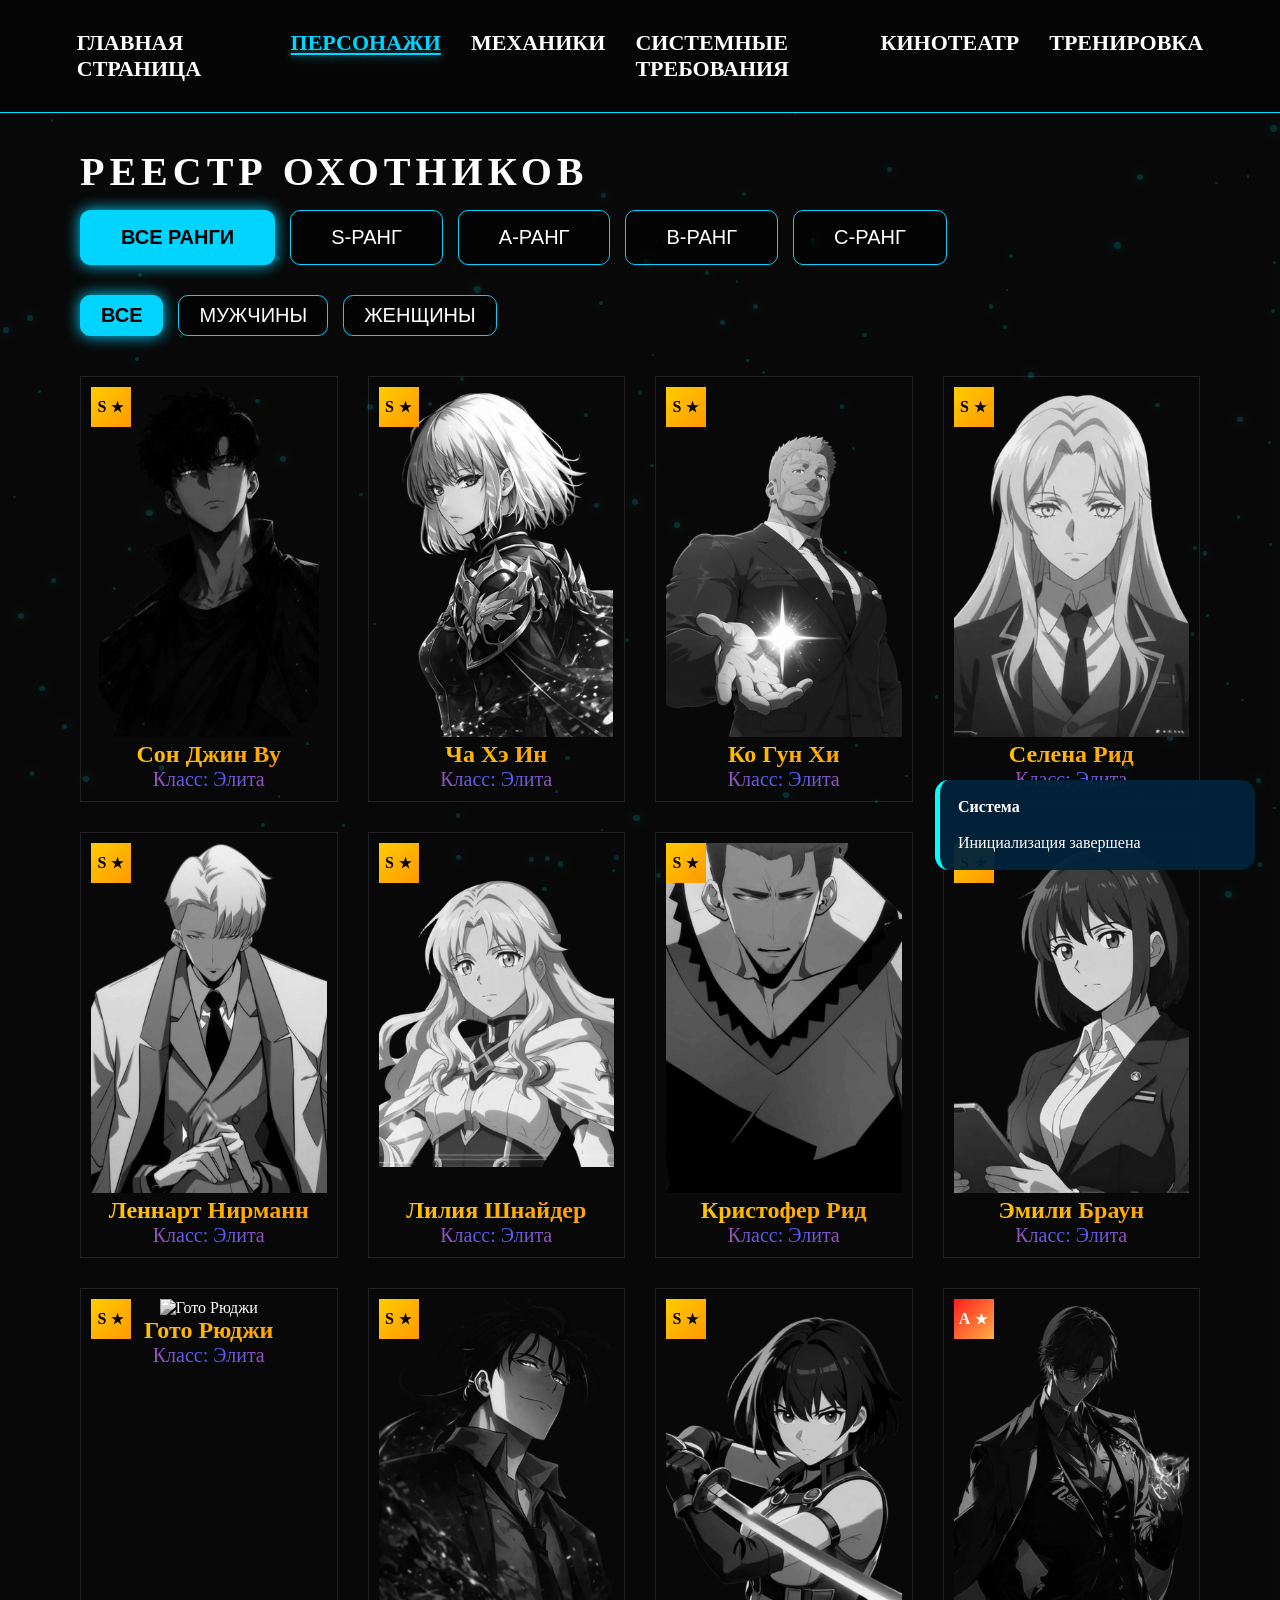
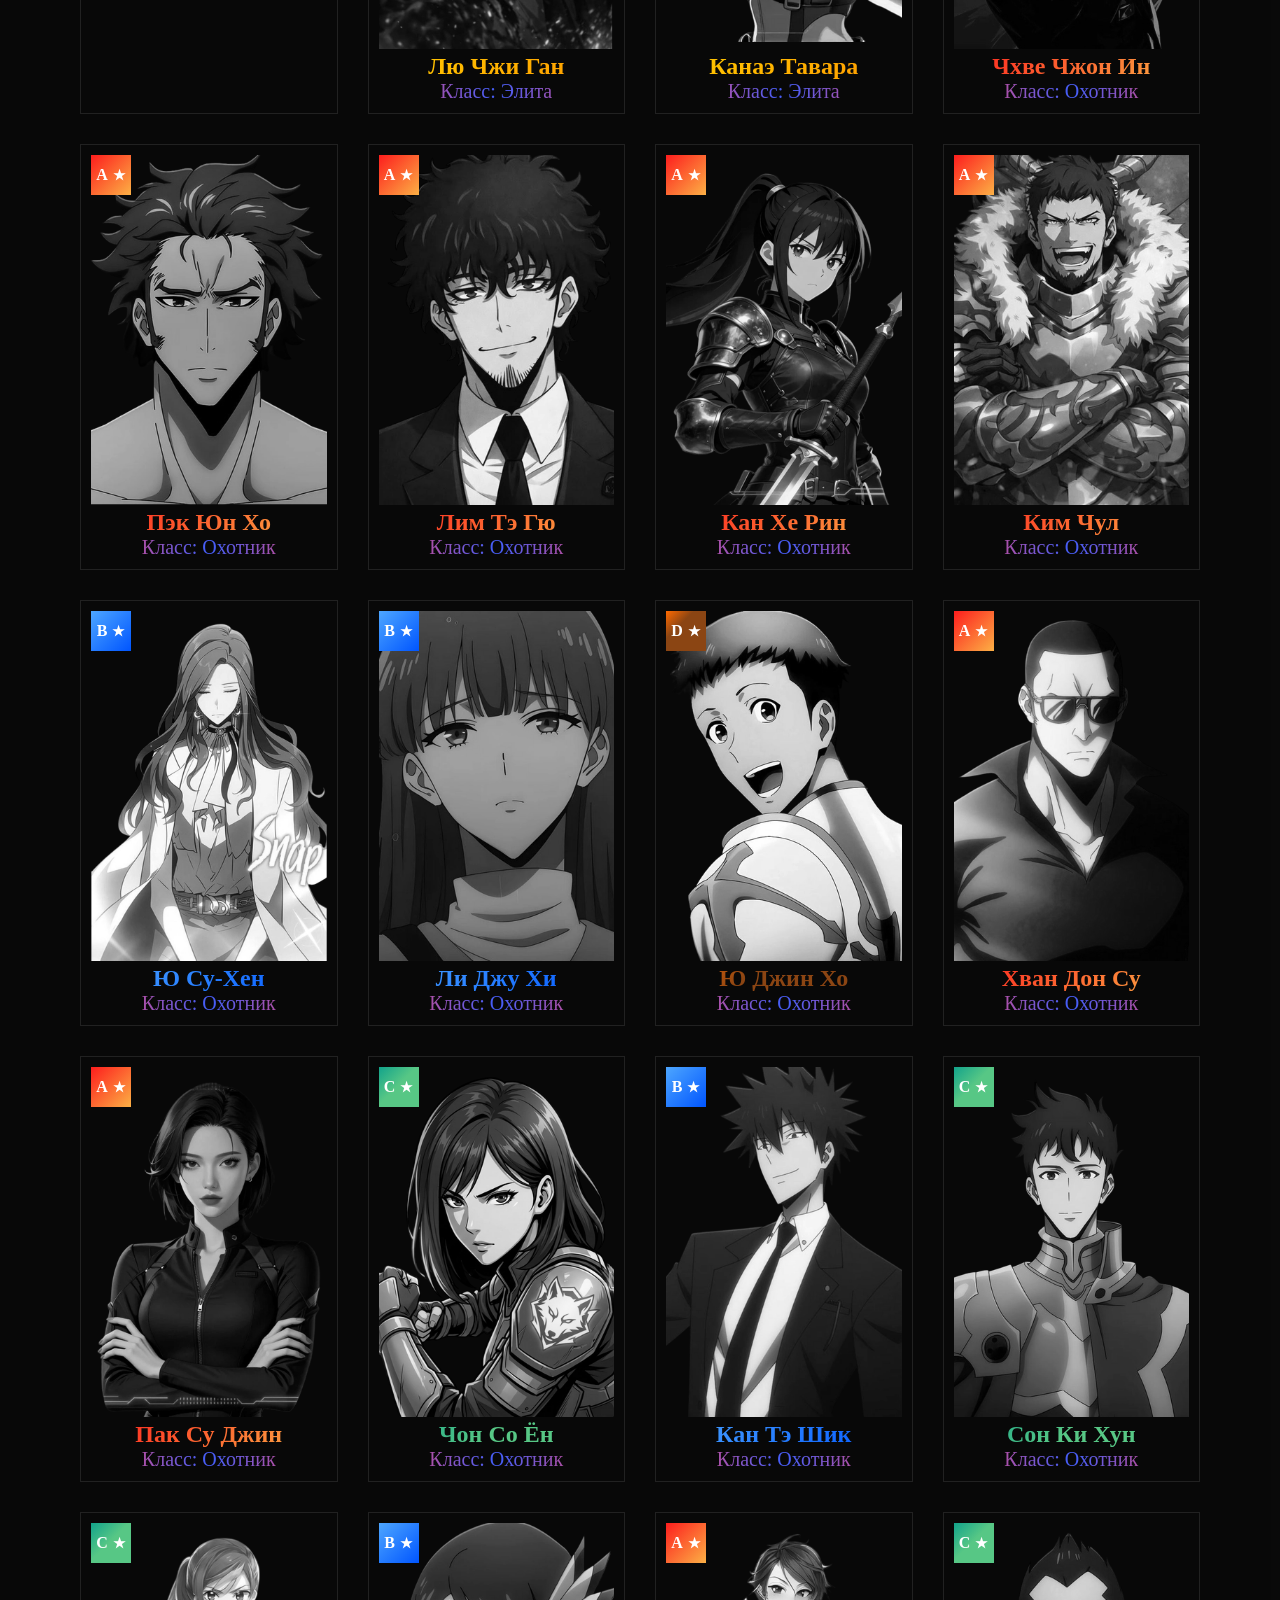
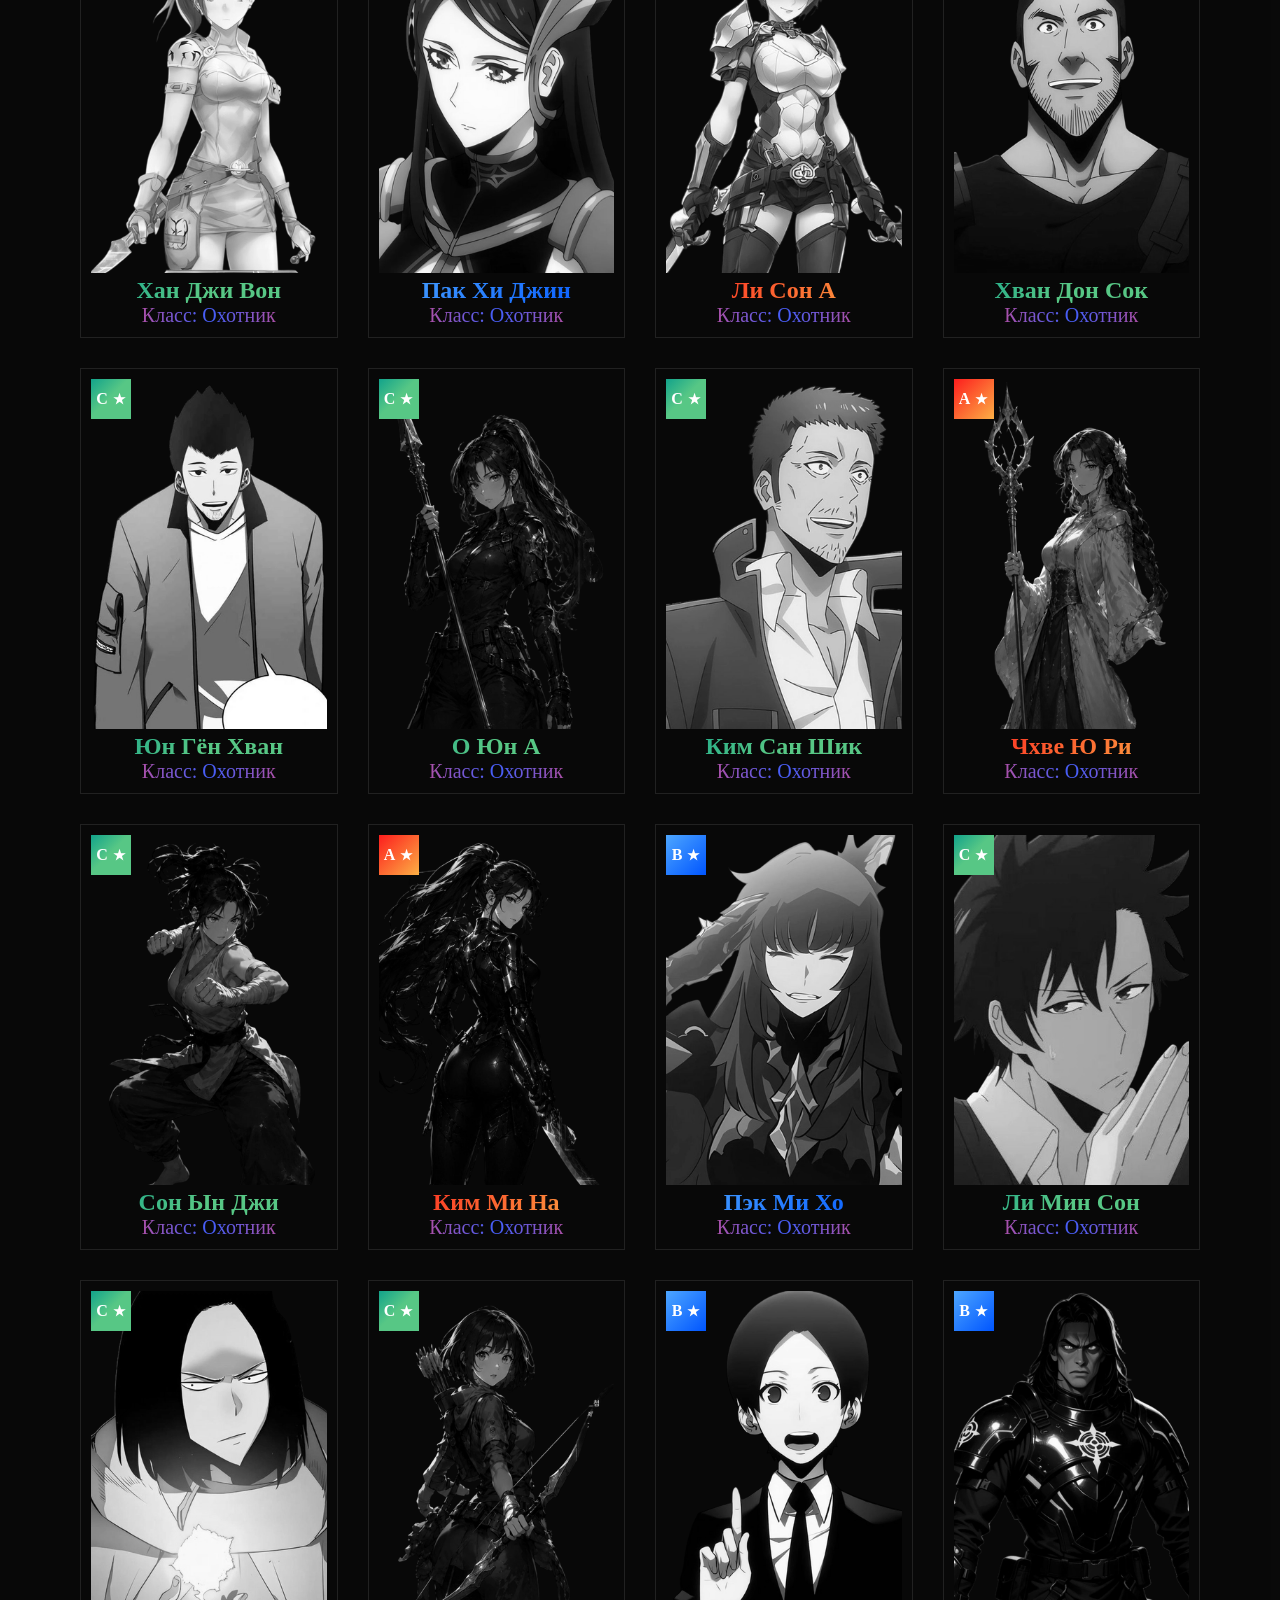
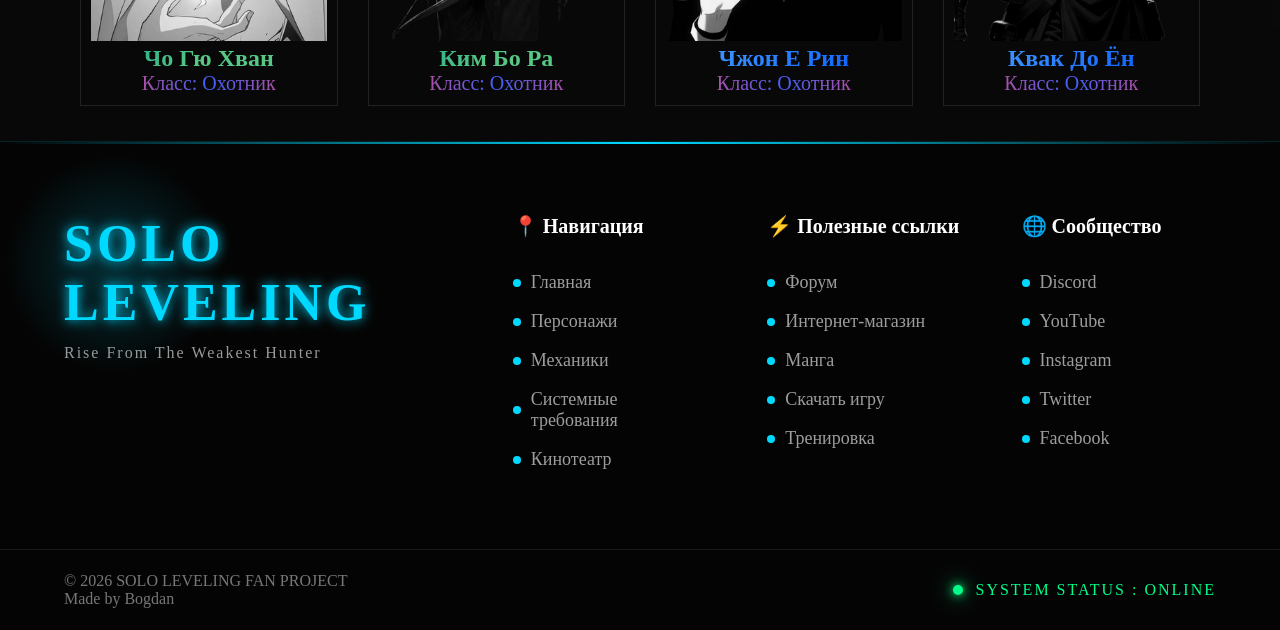
==== html/characters.html @ cc803acc "init" ====
<!DOCTYPE html>
<html lang="ru">

<head>
    <meta charset="UTF-8">
    <meta name="viewport" content="width=device-width, initial-scale=1.0">
    <link rel="stylesheet" href="/css/global/footer.css">
    <link rel="stylesheet" href="/css/global/loader.css">
    <link rel="stylesheet" href="/css/global/navbar.css">
    <link rel="stylesheet" href="/css/global/notifications.css">
    <link rel="stylesheet" href="/css/global/reset.css">
    <link rel="stylesheet" href="/css/global/particles.css">
    <link rel="stylesheet" href="/css/characters/cards.css">
    <link rel="stylesheet" href="/css/characters/modal.css">
    <link rel="stylesheet" href="/css/characters/filters.css">
    <link rel="stylesheet" href="/css/animations.css">
    <link rel="icon" href="/assets/icons/favicon.jpg" type="image/png">
    <title>Охотники</title>
</head>

<body>
    <div id="particles"></div>
    <nav class="navbar">
        <a href="../index.html">ГЛАВНАЯ СТРАНИЦА</a>
        <ul class="nav-links">
            <li><a href="/html/characters.html" class="active">ПЕРСОНАЖИ</a></li>
            <li><a href="/html/game-info.html">МЕХАНИКИ</a></li>
            <li><a href="/html/requirements.html">СИСТЕМНЫЕ ТРЕБОВАНИЯ</a></li>
            <li><a href="/html/viewer.html">КИНОТЕАТР</a></li>
            <li><a href="/html/stronger.html">ТРЕНИРОВКА</a></li>
        </ul>
    </nav>
    <main class="characters-container">
        <h1 class="page-title">РЕЕСТР ОХОТНИКОВ</h1>
        <div class="filters" id="filter-group">
            <button class="filter-btn active" data-rank="All">Все ранги</button>
            <button class="filter-btn" data-rank="S">S-РАНГ</button>
            <button class="filter-btn" data-rank="A">A-РАНГ</button>
            <button class="filter-btn" data-rank="B">B-РАНГ</button>
            <button class="filter-btn" data-rank="C">C-РАНГ</button>
        </div>
        <div class="gender-filter">
            <button class="gender-btn active" data-gender="All">Все</button>
            <button class="gender-btn" data-gender="M">Мужчины</button>
            <button class="gender-btn" data-gender="F">Женщины</button>
        </div>
        <div id="cards-grid" class="cards-grid"></div>
    </main>
    <div id="char-modal" class="modal">
        <div class="modal-content">
            <span class="close-btn">&times;</span>
            <h2 id="modal-title"></h2>
            <div class="modal-layout">
                <img id="modal-img" src="" alt="Hunter">
                <div class="hunter-info">
                    <div class="info-tag">ГИЛЬДИЯ: <span id="modal-guild"></span></div>
                    <div class="info-tag">ВОЗРАСТ: <span id="modal-age"></span></div>
                    <div class="info-tag">СТАТУС: <span id="modal-status"></span></div>
                    <div class="extra-info">
                        <p><strong>ЛОКАЦИЯ:</strong> <span id="modal-loc"></span></p>
                        <p><strong>СВЯЗИ:</strong> <span id="modal-contact"></span></p>
                    </div>

                    <p id="modal-bio" class="bio-text"></p>
                </div>
            </div>
        </div>
    </div>
    <footer class="footer hidden">
        <div class="footer-line"></div>
        <div class="footer-content">
            <div class="footer-brand">
                <h2>SOLO LEVELING</h2>
                <p>Rise From The Weakest Hunter</p>
                <div class="brand-glow"></div>
            </div>
            <div class="footer-column">
                <h3>📍 Навигация</h3>
                <a href="../index.html">Главная</a>
                <a href="/html/characters.html">Персонажи</a>
                <a href="html/game-info.html">Механики</a>
                <a href="/html/requirements.html">Системные требования</a>
                <a href="/html/viewer.html">Кинотеатр</a>
            </div>
            <div class="footer-column">
                <h3>⚡ Полезные ссылки</h3>
                <a href="https://forum.netmarble.com/slv_en">Форум</a>
                <a href="https://slvshop.netmarble.com/ru/">Интернет-магазин</a>
                <a href="https://com-x.life/9117-podnyatie-urovnya-v-odinochku-h3s2.html">Манга</a>
                <a href="../index.html">Скачать игру</a>
                <a href="/html/stronger.html">Тренировка</a>
            </div>
            <div class="footer-column">
                <h3>🌐 Сообщество</h3>
                <a href="https://discord.com/invite/sololevelingarise-gl">Discord</a>
                <a href="https://www.youtube.com/@SoloLevelingARISE_GL">YouTube</a>
                <a href="https://www.instagram.com/sololeveling.arise">Instagram</a>
                <a href="https://x.com/Sololv_ARISE_GL">Twitter</a>
                <a href="https://www.facebook.com/SoloLevelingARISE.EN/">Facebook</a>
            </div>
        </div>
        <div class="footer-bottom">
            <span>© 2026 SOLO LEVELING FAN PROJECT <br> Made by Bogdan</span>
            <div class="system-status">
                <span class="status-dot"></span>
                SYSTEM STATUS : ONLINE
            </div>
        </div>
    </footer>
    <div id="notifications"></div>
    <div id="loader">
        <div class="loader-circle"></div>
        <span>INITIALIZING SYSTEM...</span>
    </div>
    <script src="/js/particles.js"></script>
    <script src="/js/loader.js"></script>
    <script type="module" src="/js/main.js"></script>
    <script src="/js/navbar.js"></script>
</body>

</html>
---- css/global/footer.css ----
.footer {
    position: relative;
    background: #05050516;
    overflow: hidden;
    border-top: 1px solid rgba(0, 217, 255, .15);
}

.footer-line {
    height: 2px;
    background: linear-gradient(90deg,
            transparent,
            #00d9ff,
            transparent);
    animation: lineMove 5s linear infinite;
}

.footer-content {
    width: min(1300px, 90%);
    margin: auto;
    padding: 70px 0;
    display: grid;
    grid-template-columns: 2fr 1fr 1fr 1fr;
    gap: 60px;
}

.footer-brand {
    position: relative;
}

.footer-brand h2 {
    color: #00d9ff;
    font-size: 52px;
    letter-spacing: 4px;
    margin-bottom: 12px;
    text-shadow: 0 0 12px #00d9ff;
}

.footer-brand p {
    color: #999;
    letter-spacing: 2px;
}

.brand-glow {
    width: 220px;
    height: 220px;
    position: absolute;
    left: -60px;
    top: -60px;
    border-radius: 50%;
    background: radial-gradient(circle, #00d9ff33, transparent 70%);
    animation: pulse 4s infinite;
    pointer-events: none;
}

.footer-column h3 {
    color: white;
    margin-bottom: 25px;
    font-size: 20px;
}

.footer-column {
    display: flex;
    flex-direction: column;
}

.footer-column a {
    color: #9d9d9d;
    text-decoration: none;
    margin: 9px 0;
    transition: .3s;
    position: relative;
    padding-left: 18px;
    font-size: 18px;
}

.footer-column a::before {
    content: "";
    position: absolute;
    width: 8px;
    height: 8px;
    border-radius: 50%;
    background: #00d9ff;
    left: 0;
    top: 50%;
    transform: translateY(-50%);
    transition: .3s;
}

.footer-column a:hover {
    color: white;
    transform: translateX(10px);
}

.footer-column a:hover::before {
    box-shadow:
        0 0 10px #00d9ff,
        0 0 20px #00d9ff,
        0 0 35px #00d9ff;
}

.footer-bottom {
    border-top: 1px solid rgba(255, 255, 255, .08);
    padding: 22px 5%;
    display: flex;
    justify-content: space-between;
    align-items: center;
    color: #777;
}

.system-status {
    display: flex;
    align-items: center;
    gap: 12px;
    letter-spacing: 2px;
    color: #00ff88;
}

.status-dot {
    width: 10px;
    height: 10px;
    border-radius: 50%;
    background: #00ff88;
    box-shadow:
        0 0 10px #00ff88,
        0 0 20px #00ff88;
    animation: online 1.8s infinite;
}
---- css/global/loader.css ----
#loader {
    position: fixed;
    inset: 0;
    background: #02060f;
    display: flex;
    flex-direction: column;
    justify-content: center;
    align-items: center;
    gap: 25px;
    z-index: 99999;
}

.loader-circle {
    width: 90px;
    height: 90px;
    border-radius: 50%;
    border: 5px solid rgba(255, 255, 255, .1);
    border-top-color: cyan;
    animation: spinLoader 1s linear infinite;
}
---- css/global/navbar.css ----
.navbar {
    position: sticky;
    top: 0;
    z-index: 1000;
    display: flex;
    justify-content: space-between;
    align-items: center;
    padding: 30px 6%;
    border-bottom: 1px solid var(--cyan);
    background: var(--bg-dark);
    transition: transform 0.5s ease-in-out;
}

.nav-links {
    display: flex;
    list-style: none;
    gap: 30px;
}

.nav-links a,
.navbar a {
    color: #fff;
    font-size: 22px;
    font-weight: 700;
    position: relative;
    transition: color 0.3s;
}

.nav-links a::after,
.navbar a::after {
    content: '';
    position: absolute;
    width: 0;
    height: 2px;
    bottom: 0;
    left: 50%;
    background-color: var(--neon-blue);
    box-shadow: 0 0 10px var(--neon-blue);
    transition: all 0.3s ease-out;
    transform: translateX(-50%);
}

.nav-links a.active::after,
.navbar a.active::after {
    width: 100%;
}

.nav-links a span:hover,
.nav-links a.active,
.navbar a:hover,
.navbar a.active {
    color: var(--neon-blue);
}

.navbar--hidden {
    transform: translateY(-100%);
}
---- css/global/notifications.css ----
#notifications {
    position: fixed;
    right: 25px;
    bottom: 30px;
    display: flex;
    flex-direction: column;
    gap: 15px;
    z-index: 9999;
}

.notification {
    width: 320px;
    padding: 18px;
    border-radius: 14px;
    background: rgba(0, 35, 60, .95);
    border-left: 5px solid cyan;
    animation: slideNotification .4s;
}
---- css/global/particles.css ----
#particles {
    position: fixed;
    inset: 0;
    top: 0;
    left: 0;
    pointer-events: none;
    overflow: hidden;
    z-index: -1;
    pointer-events: none;
}

.particle {
    position: absolute;
    border-radius: 50%;
    background: cyan;
    opacity: .5;
    box-shadow: 0 0 12px cyan;
    animation: float infinite linear;
}
---- css/characters/cards.css ----
.cards-grid {
    display: grid;
    grid-template-columns: repeat(auto-fill, minmax(240px, 1fr));
    gap: 30px;
    margin-top: 40px;
}

.characters-container {
    padding: 35px 80px;
    background: #0b0b0bb0;
}

.char-card {
    border: 1px solid rgba(255, 255, 255, 0.1);
    padding: 10px;
    text-align: center;
    transition: 0.4s;
    cursor: pointer;
    position: relative;
    overflow: hidden;
}

.char-card h3 {
    font-size: 24px;
}

.char-card p {
    font-size: 20px;
    background: radial-gradient(circle, rgba(63, 94, 251, 1) 0%, rgba(252, 70, 107, 1) 100%);
    background-clip: text;
    -webkit-background-clip: text;
    -webkit-text-fill-color: transparent;
}

.char-card:hover {
    transform: translateY(-20px);
    border-color: var(--neon-blue);
    box-shadow: 0 10px 30px rgba(0, 0, 0, 0.5);
}

.char-card img {
    width: 100%;
    height: 350px;
    object-fit: cover;
    filter: grayscale(100%);
    transition: 0.4s;
}

.char-card:hover img {
    filter: grayscale(0%);
}

.char-rank {
    position: absolute;
    top: 10px;
    left: 10px;
    width: 40px;
    height: 40px;
    display: flex;
    align-items: center;
    justify-content: center;
    font-weight: bold;
    z-index: 1;
}

.rank-s {
    background: linear-gradient(135deg, #ffcc00, #ff9900);
    color: #000000;
}

.ranked-s {
    background: linear-gradient(135deg, #ffcc00, #ff9900);
    background-clip: text;
    -webkit-background-clip: text;
    -webkit-text-fill-color: transparent;
}

.rank-a {
    background: linear-gradient(135deg, #fd1d1d, #fcb045);
}

.ranked-a {
    background: linear-gradient(135deg, #fd1d1d, #fcb045);
    background-clip: text;
    -webkit-background-clip: text;
    -webkit-text-fill-color: transparent;
}

.rank-b {
    background: linear-gradient(135deg, #4da6ff, #0055ff);
}

.ranked-b {
    background: linear-gradient(135deg, #4da6ff, #0055ff);
    background-clip: text;
    -webkit-background-clip: text;
    -webkit-text-fill-color: transparent;
}

.rank-d {
    background: linear-gradient(135deg, #ff6a00 0%, #8b4513 35%);
}

.ranked-d {
    background: linear-gradient(135deg, #ff6a00 0%, #8b4513 35%);
    background-clip: text;
    -webkit-background-clip: text;
    -webkit-text-fill-color: transparent;
}

.rank-c {
    background: linear-gradient(135deg, #12a38b 0%, #57c785 47%);
}

.ranked-c {
    background: linear-gradient(135deg, #12a38b 0%, #57c785 47%);
    background-clip: text;
    -webkit-background-clip: text;
    -webkit-text-fill-color: transparent;
}

.char-rank::after {
    content: '★';
    margin-left: 5px;
    font-size: 14px;
}

.char-card:hover .rank-s {
    box-shadow: 0 0 15px #ffcc00;
}

.char-card:hover .rank-a {
    box-shadow: 0 0 15px #ff0055;
}

.char-card img {
    transition: transform 0.6s cubic-bezier(0.16, 1, 0.3, 1);
}

.char-card:hover img {
    transform: scale(1.05);
}
---- css/characters/modal.css ----
.modal {
    display: none;
    position: fixed;
    top: 0;
    left: 0;
    width: 100%;
    height: 100%;
    background: rgba(0, 0, 0, 0.8);
    backdrop-filter: blur(10px);
    z-index: 3000;
    justify-content: center;
    align-items: center;
    animation: fadeIn 0.3s ease;
    user-select: none;
}

.modal-content {
    background: #0d0d0d;
    border: 1px solid var(--neon-blue);
    width: 80%;
    max-width: 1000px;
    padding: 10px;
    position: relative;
    box-shadow: 0 0 20px rgba(0, 212, 255, 0.3);
    text-align: center;
}

.modal-content h3 {
    font-size: 40px;
}

.modal-layout {
    display: flex;
    gap: 30px;
    align-items: start;
}

@media (max-width: 600px) {
    .modal-layout {
        flex-direction: column;
        text-align: center;
    }
}

.modal-content img {
    max-width: 500px;
    max-height: 500px;
    object-fit: contain;
    display: block;
}

#modal-title {
    font-size: 40px;
    margin-bottom: 20px;
    color: var(--neon-blue);
}

@media (max-width: 600px) {
    .modal-content img {
        max-width: 250px;
        max-height: 250px;
    }
}

.close-btn {
    position: absolute;
    top: 10px;
    right: 20px;
    font-size: 40px;
    color: var(--neon-blue);
    cursor: pointer;
}

.close-btn:hover {
    color: white;
}

.hunter-info {
    flex: 1;
    display: flex;
    flex-direction: column;
    gap: 12px;
    flex-shrink: 0;
}

.info-tag {
    background: rgba(0, 0, 0, 0.4);
    padding: 20px 30px;
    border-left: 3px solid var(--neon-blue);
    font-size: 22px;
    color: #fff;
    display: flex;
    justify-content: space-between;
}

.info-tag span {
    color: var(--neon-blue);
    letter-spacing: 1px;
}

.extra-info {
    margin: 15px 0;
    padding: 10px;
    background: rgba(0, 0, 0, 0.3);
    border-left: 3px solid #ff00ff;
    font-size: 0.85rem;
}

.extra-info p {
    margin: 5px 0;
    font-size: 18px;
    color: #ccc;
}

.extra-info strong {
    color: var(--neon-blue);
    margin-right: 8px;
    text-transform: uppercase;
}

.bio-text {
    font-size: 22px;
    line-height: 1.5;
    color: #aaa;
    font-style: italic;
    border-top: 1px solid #333;
    padding-top: 15px;
}
---- css/characters/filters.css ----
.filters,
.gender-filter {
    display: flex;
    gap: 15px;
    margin-bottom: 30px;
}

.filter-btn,
.gender-btn {
    background: rgba(0, 0, 0, 0.6);
    border: 1px solid var(--neon-blue);
    border-radius: 10px;
    color: #fff;
    padding: 15px 40px;
    cursor: pointer;
    font-size: 20px;
    transition: 0.3s;
    text-transform: uppercase;
    position: relative;
    overflow: hidden;
}

.filter-btn::before,
.gender-btn::before {
    content: "";
    position: absolute;
    top: 0;
    left: -100%;
    width: 100%;
    height: 100%;
    background: linear-gradient(90deg, transparent, rgba(255, 255, 255, 0.2), transparent);
    transition: 0.5s;
}

.gender-btn {
    padding: 8px 20px;
}

.filter-btn:hover,
.gender-btn:hover {
    background: rgba(0, 212, 255, 0.1);
    box-shadow: 0 0 10px var(--neon-blue);
}

.filter-btn.active,
.gender-btn.active {
    background: var(--neon-blue);
    color: #000;
    box-shadow: 0 0 15px var(--neon-blue);
    font-weight: bold;
}

.filter-btn:hover::before,
.gender-btn:hover::before {
    left: 100%;
}
---- css/animations.css ----
@keyframes slideNotification {

    from {
        opacity: 0;
        transform: translateX(80px);
    }

    to {
        opacity: 1;
        transform: translateX(0);
    }
}

@keyframes spinLoader {
    from {
        transform: rotate(0deg);
    }

    to {
        transform: rotate(360deg);
    }
}

.bar {
    animation: loadBar 2.5s ease;
}

@keyframes loadBar {

    from {

        width: 0;

    }

    to {

        width: 78%;

    }

}

@keyframes fadeIn {
    from {
        opacity: 0;
        transform: scale(0.9);
    }

    to {
        opacity: 1;
        transform: scale(1);
    }
}

@keyframes pulse {

    0%,
    100% {
        transform: scale(.9);
        opacity: .4;
    }

    50% {
        transform: scale(1.2);
        opacity: .9;
    }
}

@keyframes float {
    0% {
        transform: translateY(0);
        opacity: 0;
    }

    20% {
        opacity: 1;
    }

    100% {
        transform: translateY(-120vh);
        opacity: 0;
    }
}

@keyframes blink {

    0%,
    100% {
        opacity: 1;
    }

    50% {
        opacity: .4;
    }
}

@keyframes rotateCircle {
    from {
        transform: rotate(0);
    }

    to {
        transform: rotate(360deg);
    }
}

@keyframes pulseCore {
    0% {
        transform: scale(1);
        text-shadow: 0 0 10px cyan;
    }

    50% {
        transform: scale(1.15);
        text-shadow:
            0 0 30px cyan,
            0 0 60px cyan;
    }

    100% {
        transform: scale(1);
        text-shadow: 0 0 10px cyan;
    }
}

@keyframes scanMove {
    from {
        top: -10px;
    }

    to {
        top: 100%;
    }
}

@keyframes ringRotate {
    from {
        transform: translate(-50%, -50%) rotate(0);
    }

    to {
        transform: translate(-50%, -50%) rotate(360deg);
    }
}

@keyframes lineMove {
    from {
        transform: translateX(-100%);
    }

    to {
        transform: translateX(100%);
    }
}

@keyframes online {
    50% {
        transform: scale(.7);
        opacity: .3;
    }
}

@keyframes newsAppear {
    0% {
        opacity: 0;
        transform: translateY(60px);
    }

    100% {
        opacity: 1;
        transform: translateY(0);
    }
}
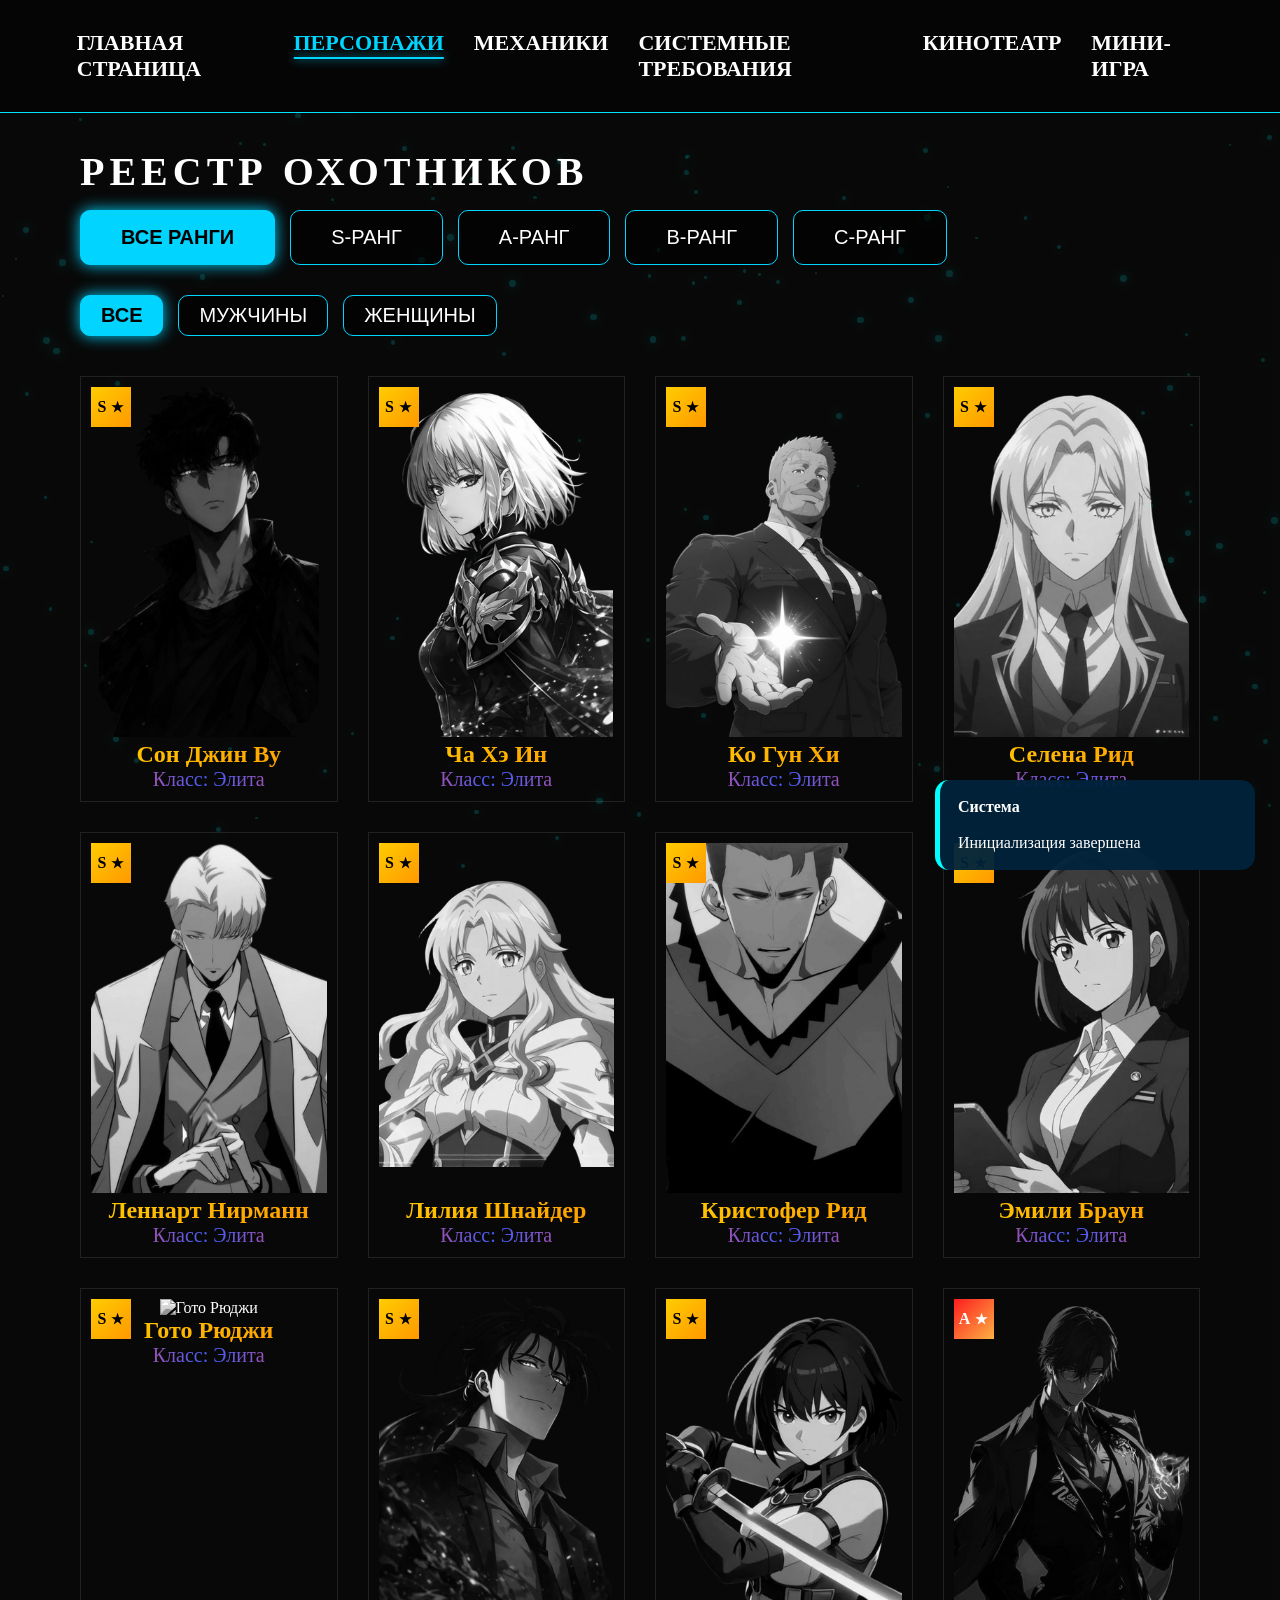
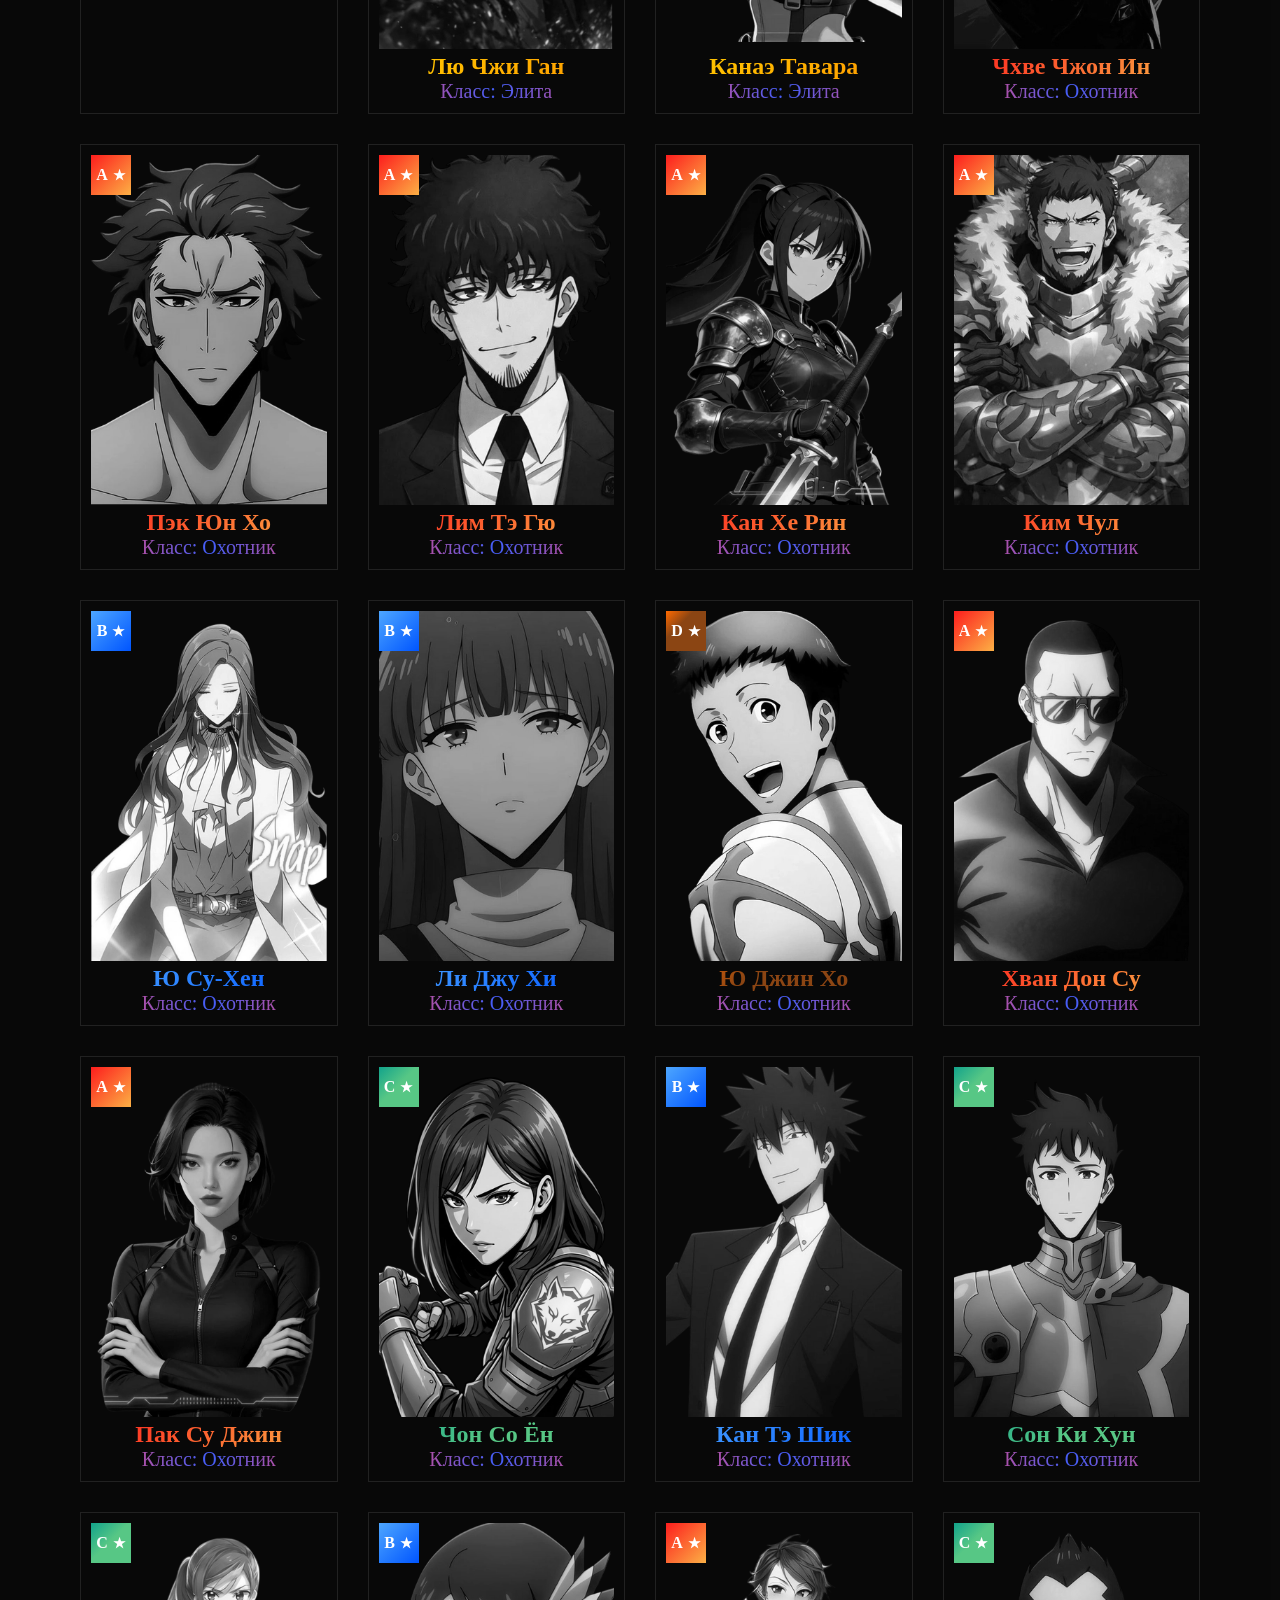
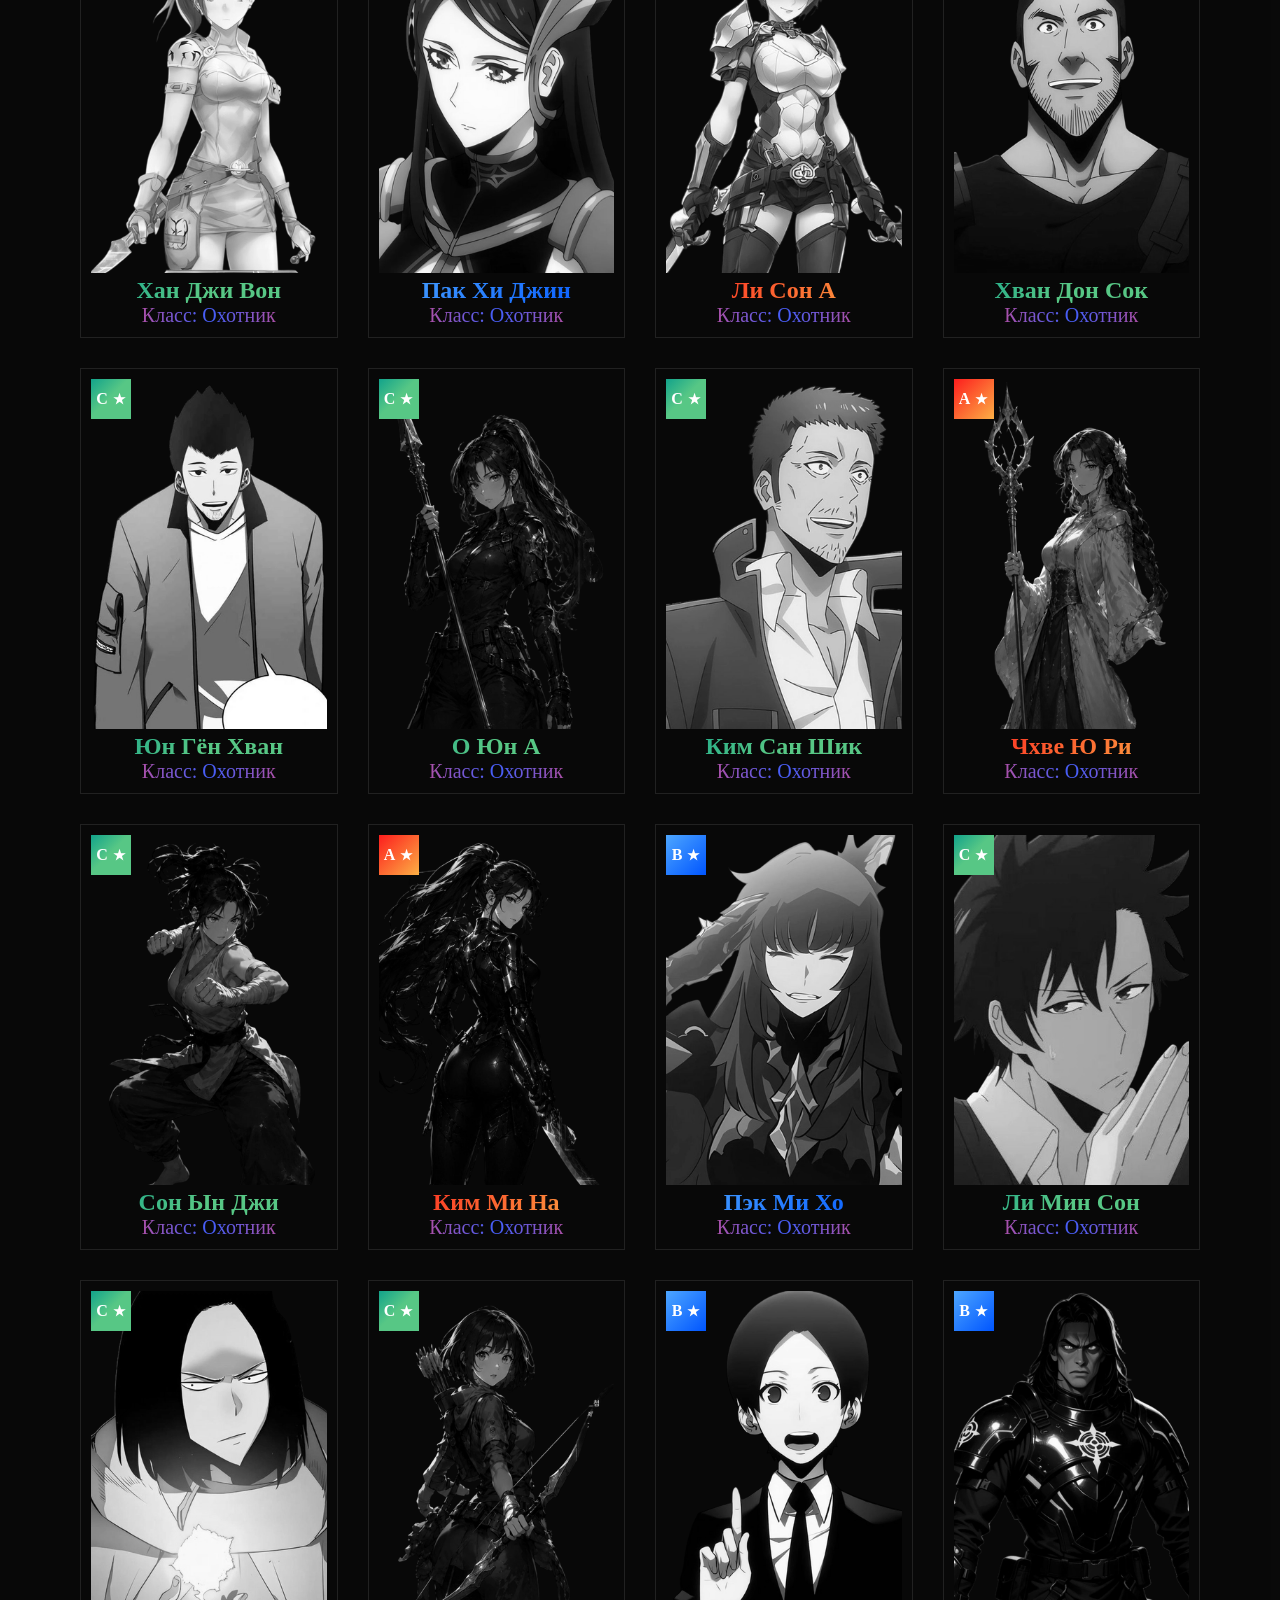
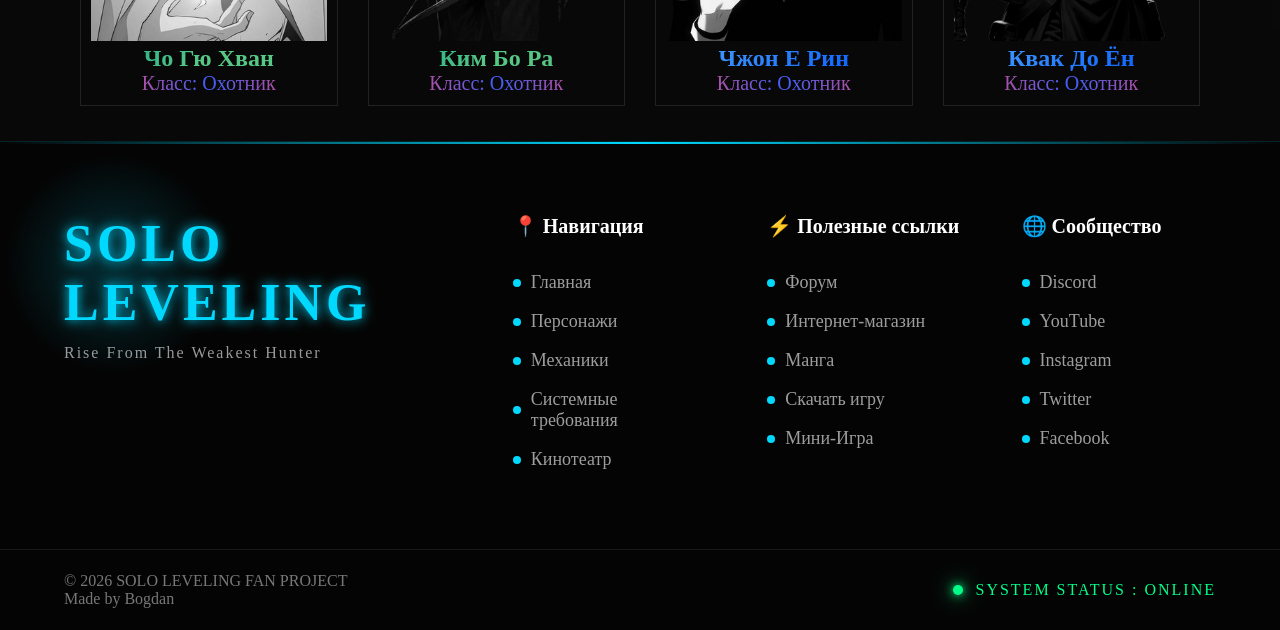
==== commit 2e1df9cf: "переделал название и немного исправил ссылки" ====
--- a/html/characters.html
+++ b/html/characters.html
@@ -27,7 +27,7 @@
             <li><a href="/html/game-info.html">МЕХАНИКИ</a></li>
             <li><a href="/html/requirements.html">СИСТЕМНЫЕ ТРЕБОВАНИЯ</a></li>
             <li><a href="/html/viewer.html">КИНОТЕАТР</a></li>
-            <li><a href="/html/stronger.html">ТРЕНИРОВКА</a></li>
+            <li><a href="/html/mini-game.html">МИНИ-ИГРА</a></li>
         </ul>
     </nav>
     <main class="characters-container">
@@ -88,7 +88,7 @@
                 <a href="https://slvshop.netmarble.com/ru/">Интернет-магазин</a>
                 <a href="https://com-x.life/9117-podnyatie-urovnya-v-odinochku-h3s2.html">Манга</a>
                 <a href="../index.html">Скачать игру</a>
-                <a href="/html/stronger.html">Тренировка</a>
+                <a href="/html/mini-game.html">Мини-Игра</a>
             </div>
             <div class="footer-column">
                 <h3>🌐 Сообщество</h3>
--- a/css/global/navbar.css
+++ b/css/global/navbar.css
@@ -32,7 +32,7 @@
     position: absolute;
     width: 0;
     height: 2px;
-    bottom: 0;
+    bottom: -4px;
     left: 50%;
     background-color: var(--neon-blue);
     box-shadow: 0 0 10px var(--neon-blue);
@@ -45,10 +45,16 @@
     width: 100%;
 }
 
+.nav-links a:hover::after,
+.navbar a:hover::after {
+    width: 100%;
+}
+
 .nav-links a span:hover,
 .nav-links a.active,
 .navbar a:hover,
 .navbar a.active {
+
     color: var(--neon-blue);
 }
 
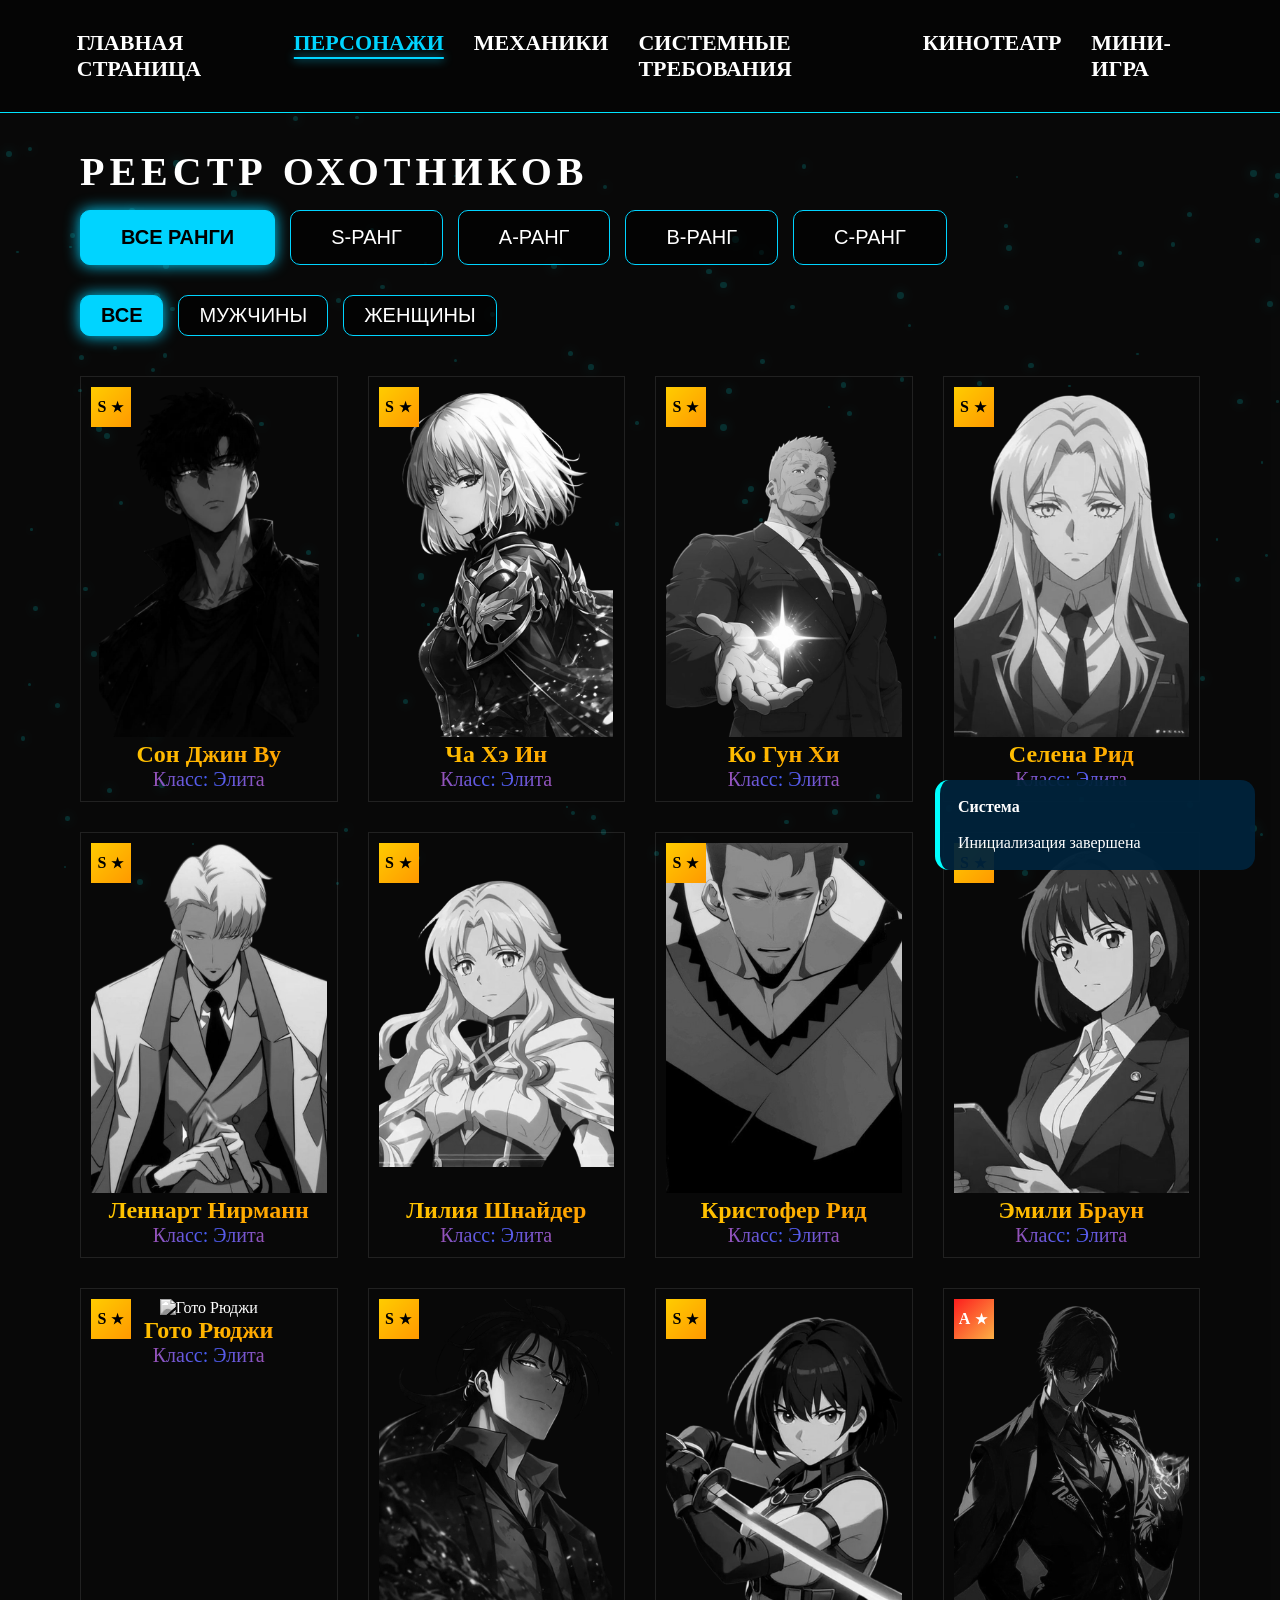
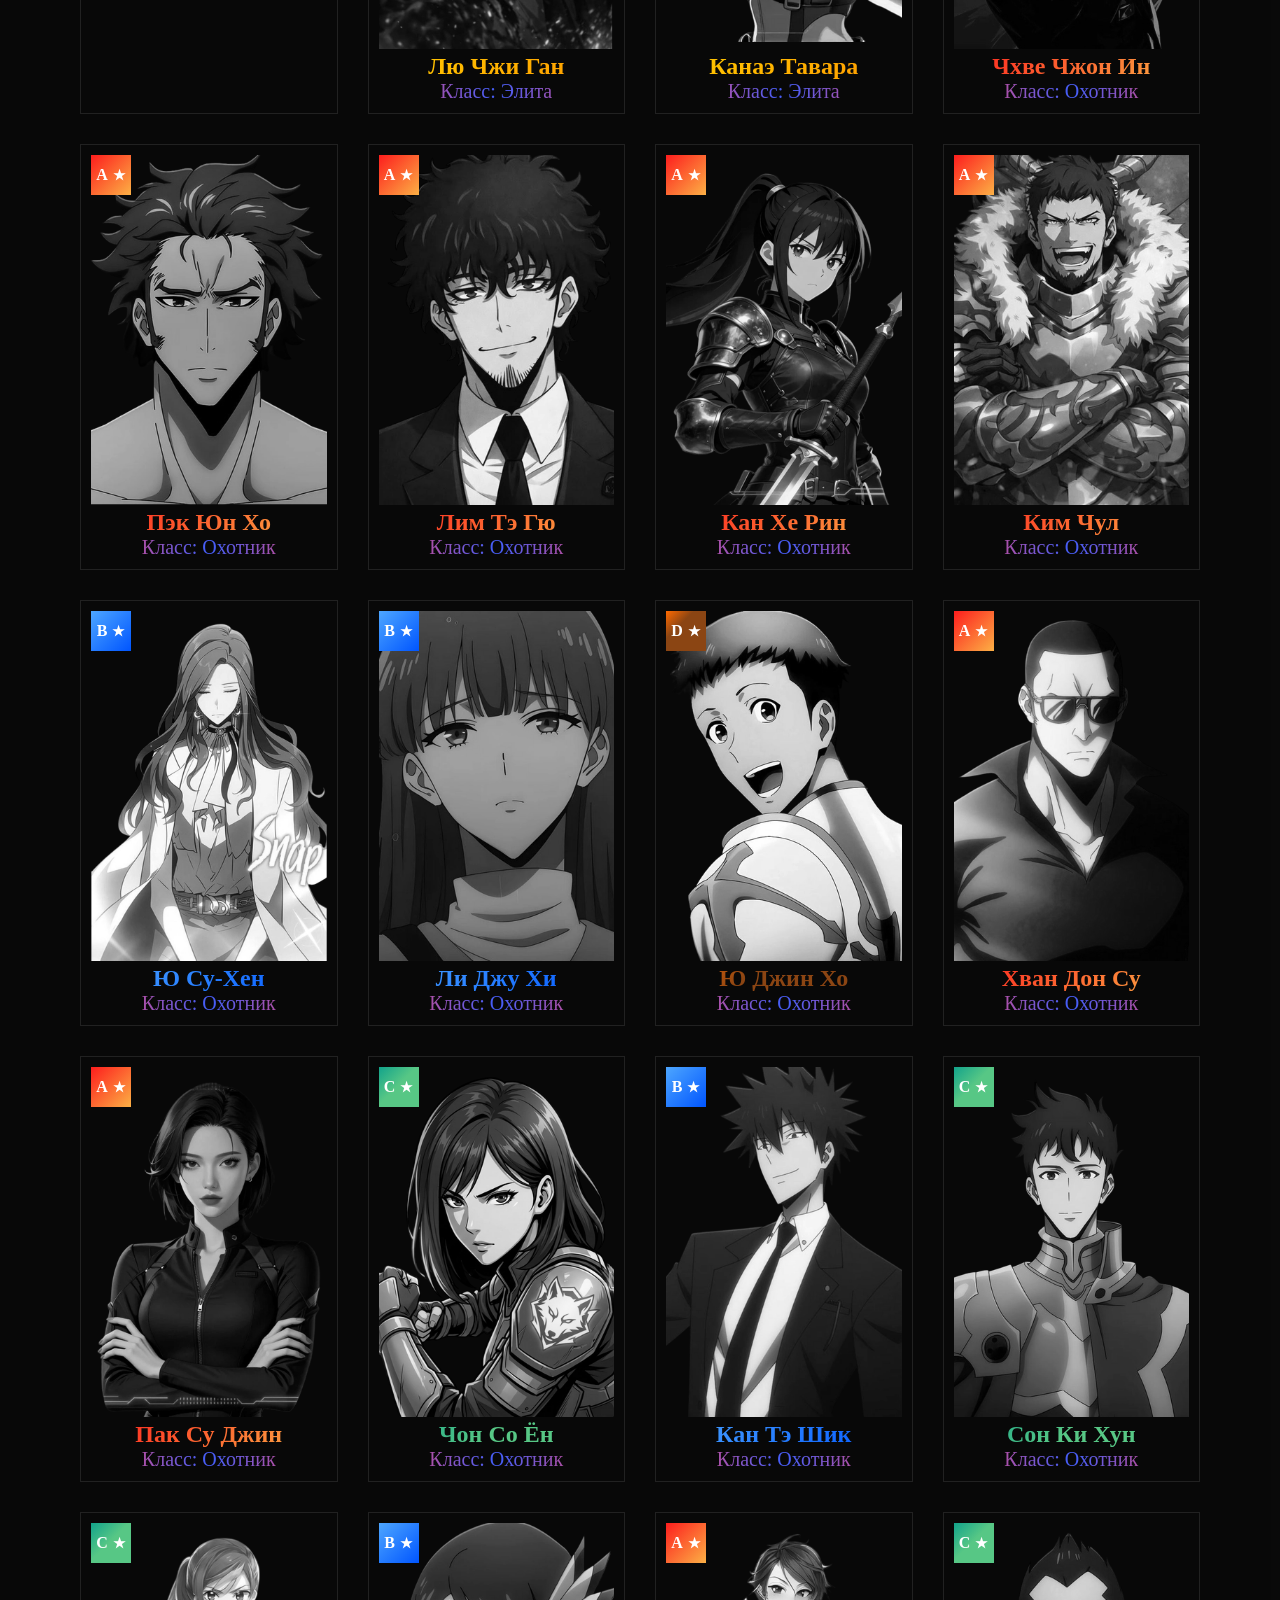
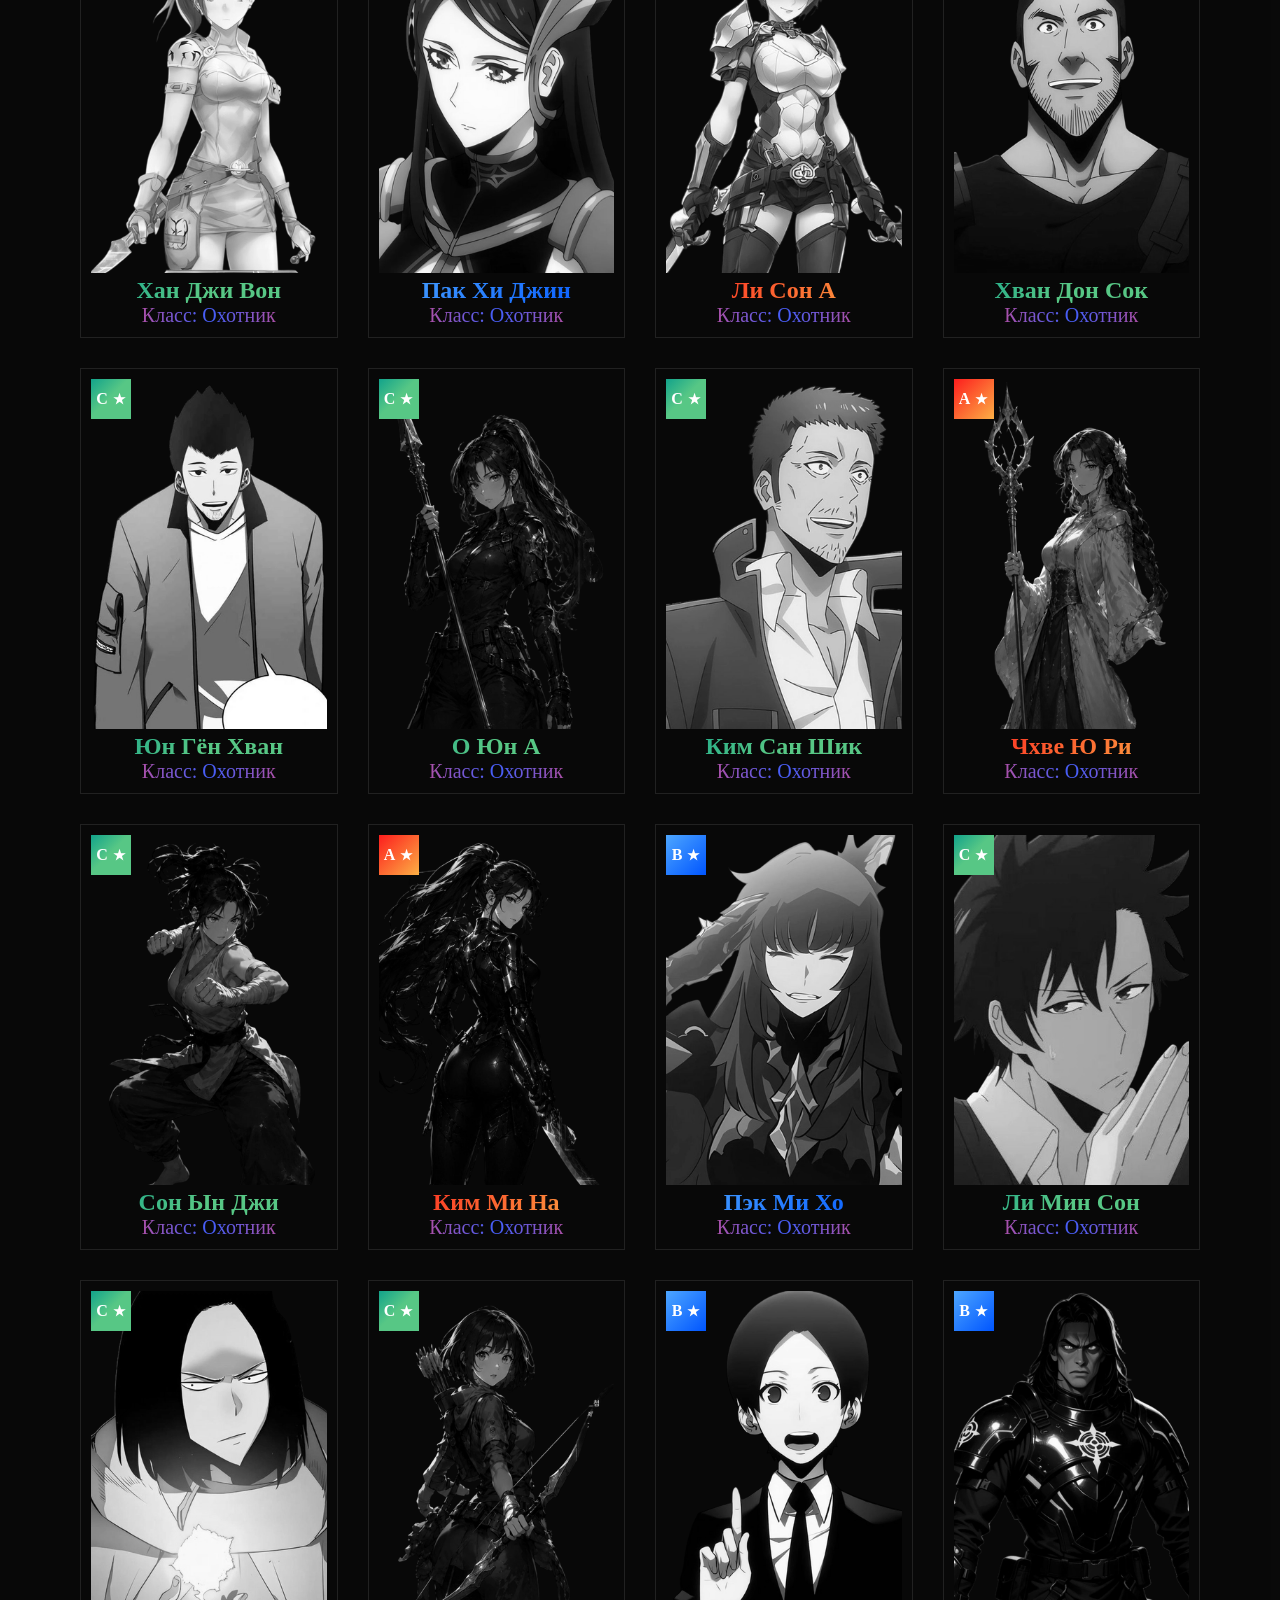
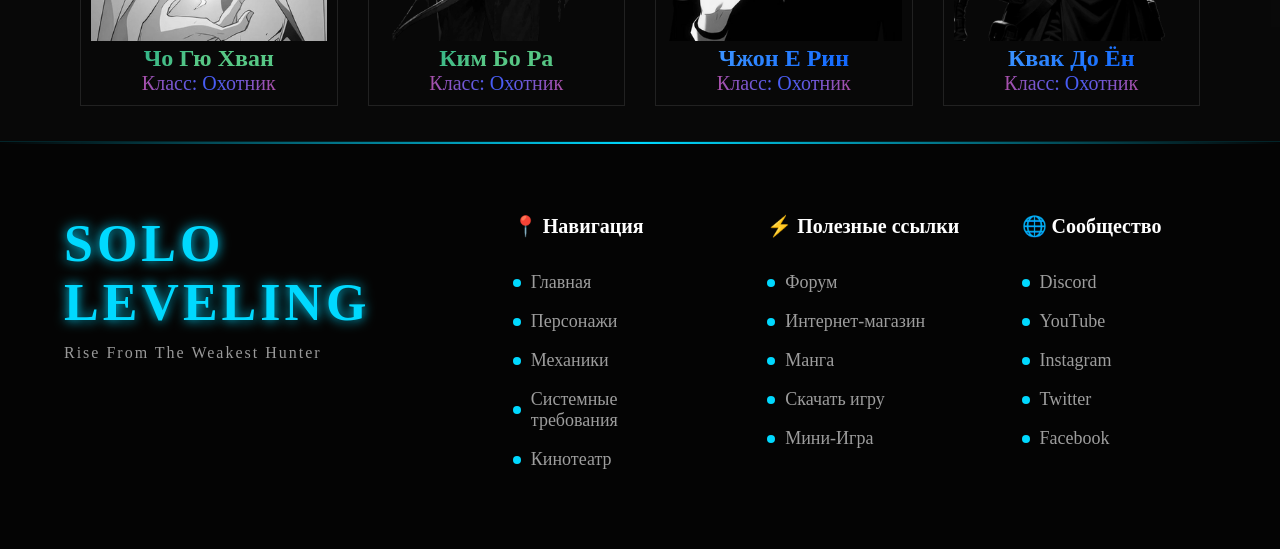
==== commit 46078dea: "улучшил картинки и немного доработал проект" ====
--- a/html/characters.html
+++ b/html/characters.html
@@ -72,38 +72,36 @@
             <div class="footer-brand">
                 <h2>SOLO LEVELING</h2>
                 <p>Rise From The Weakest Hunter</p>
-                <div class="brand-glow"></div>
             </div>
             <div class="footer-column">
                 <h3>📍 Навигация</h3>
                 <a href="../index.html">Главная</a>
                 <a href="/html/characters.html">Персонажи</a>
-                <a href="html/game-info.html">Механики</a>
+                <a href="/html/game-info.html">Механики</a>
                 <a href="/html/requirements.html">Системные требования</a>
                 <a href="/html/viewer.html">Кинотеатр</a>
             </div>
             <div class="footer-column">
                 <h3>⚡ Полезные ссылки</h3>
-                <a href="https://forum.netmarble.com/slv_en">Форум</a>
-                <a href="https://slvshop.netmarble.com/ru/">Интернет-магазин</a>
-                <a href="https://com-x.life/9117-podnyatie-urovnya-v-odinochku-h3s2.html">Манга</a>
-                <a href="../index.html">Скачать игру</a>
+                <a href="https://forum.netmarble.com/slv_en" target="_blank" rel="noopener noreferrer">Форум</a>
+                <a href="https://slvshop.netmarble.com/ru/" target="_blank"
+                    rel="noopener noreferrer">Интернет-магазин</a>
+                <a href="https://com-x.life/9117-podnyatie-urovnya-v-odinochku-h3s2.html" target="_blank"
+                    rel="noopener noreferrer">Манга</a>
+                <a href="#" id="download-footer-btn">Скачать игру</a>
                 <a href="/html/mini-game.html">Мини-Игра</a>
             </div>
             <div class="footer-column">
                 <h3>🌐 Сообщество</h3>
-                <a href="https://discord.com/invite/sololevelingarise-gl">Discord</a>
-                <a href="https://www.youtube.com/@SoloLevelingARISE_GL">YouTube</a>
-                <a href="https://www.instagram.com/sololeveling.arise">Instagram</a>
-                <a href="https://x.com/Sololv_ARISE_GL">Twitter</a>
-                <a href="https://www.facebook.com/SoloLevelingARISE.EN/">Facebook</a>
-            </div>
-        </div>
-        <div class="footer-bottom">
-            <span>© 2026 SOLO LEVELING FAN PROJECT <br> Made by Bogdan</span>
-            <div class="system-status">
-                <span class="status-dot"></span>
-                SYSTEM STATUS : ONLINE
+                <a href="https://discord.com/invite/sololevelingarise-gl" target="_blank"
+                    rel="noopener noreferrer">Discord</a>
+                <a href="https://www.youtube.com/@SoloLevelingARISE_GL" target="_blank"
+                    rel="noopener noreferrer">YouTube</a>
+                <a href="https://www.instagram.com/sololeveling.arise" target="_blank"
+                    rel="noopener noreferrer">Instagram</a>
+                <a href="https://x.com/Sololv_ARISE_GL" target="_blank" rel="noopener noreferrer">Twitter</a>
+                <a href="https://www.facebook.com/SoloLevelingARISE.EN/" target="_blank"
+                    rel="noopener noreferrer">Facebook</a>
             </div>
         </div>
     </footer>
--- a/css/animations.css
+++ b/css/animations.css
@@ -171,4 +171,26 @@
         opacity: 1;
         transform: translateY(0);
     }
+}
+
+@keyframes rotateRing {
+    from {
+        transform: rotate(0deg);
+    }
+
+    to {
+        transform: rotate(360deg);
+    }
+}
+
+@keyframes systemPulse {
+    0% {
+        box-shadow: 0 0 15px rgba(0, 255, 255, 0.2);
+    }
+    50% {
+        box-shadow: 0 0 25px rgba(0, 255, 255, 0.4);
+    }
+    100% {
+        box-shadow: 0 0 15px rgba(0, 255, 255, 0.2);
+    }
 }
